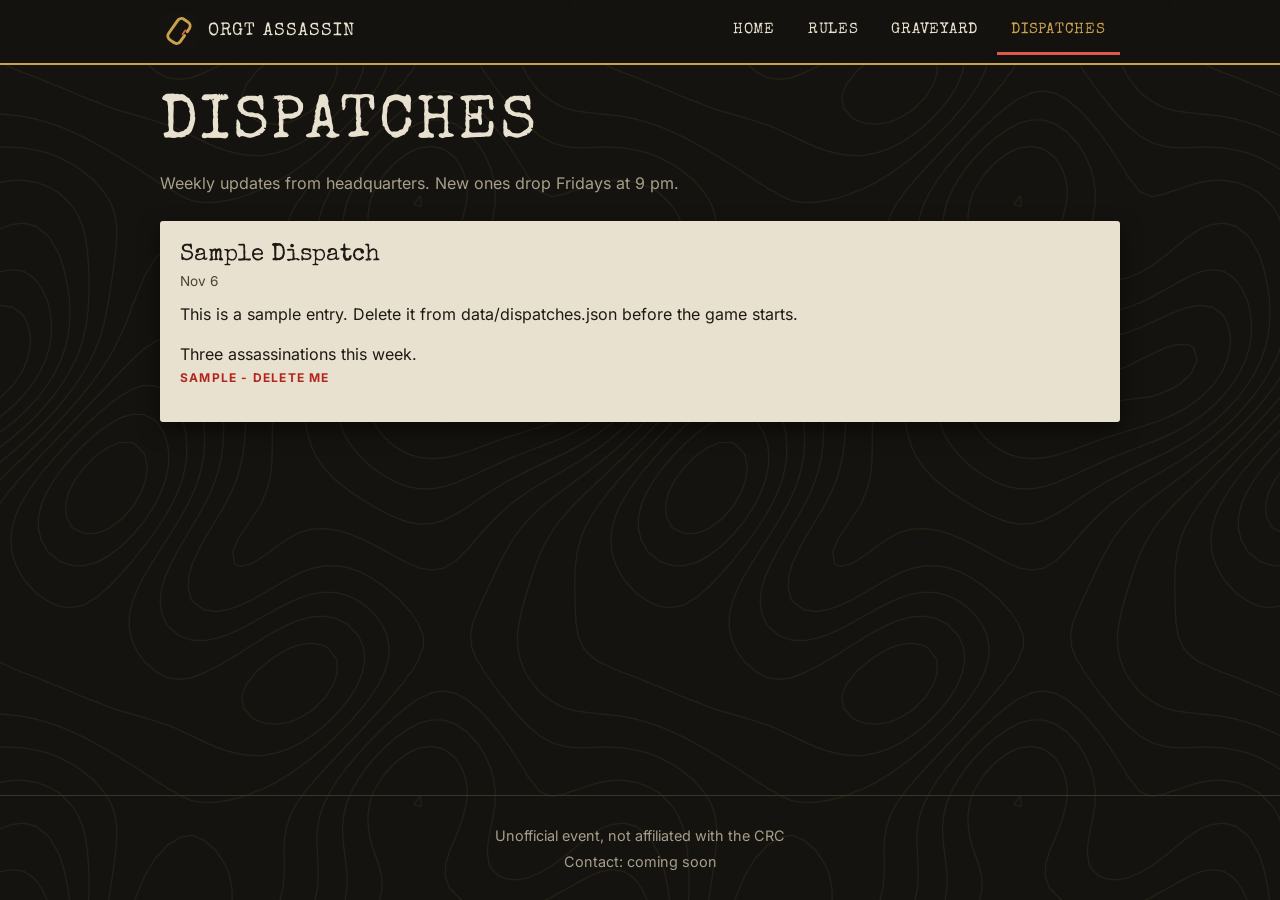
==== dispatches.html @ 8298f27e "ORGT Assassin website: layout and copy updates Show start time by countdown, move How it works below" ====
<!doctype html>
<html lang="en">
<head>
  <meta charset="utf-8">
  <meta name="viewport" content="width=device-width, initial-scale=1">
  <meta name="robots" content="noindex, nofollow">
  <meta name="description" content="ORGT Assassin: a month-long campus game run by ORGT.">
  <meta name="theme-color" content="#15130f">
  <title>Dispatches - ORGT Assassin</title>
  <link rel="icon" type="image/svg+xml" href="assets/logo.svg">
  <link rel="preload" href="assets/fonts/special-elite-latin.woff2" as="font" type="font/woff2" crossorigin>
  <link rel="stylesheet" href="css/theme.css">
  <link rel="stylesheet" href="css/style.css">
</head>
<body>
<main id="main">
  <div class="page-title">
    <h1>Dispatches</h1>
    <p>Weekly updates from headquarters. New ones drop Fridays at 9 pm.</p>
  </div>
  <div id="dispatches" class="dispatch-list"></div>
  <noscript><div class="card card--flat"><p>This page needs JavaScript to load its content.</p></div></noscript>
</main>

<script src="config.js"></script>
<script src="js/common.js"></script>
<script src="js/dispatches.js"></script>
</body>
</html>
---- css/theme.css ----
/* Theme: noir case file with an outdoors twist.
   Everything that defines the look lives here. Swap this file to re-theme the site. */

@font-face {
  font-family: "Special Elite";
  font-style: normal;
  font-weight: 400;
  font-display: swap;
  src: url("../assets/fonts/special-elite-latin.woff2") format("woff2");
}
@font-face {
  font-family: "Inter";
  font-style: normal;
  font-weight: 400 700;
  font-display: swap;
  src: url("../assets/fonts/inter-latin.woff2") format("woff2");
}

:root {
  /* Palette */
  --bg: #15130f;
  --paper: #e9e1cf;
  --ink: #1d1a14;
  --stamp-red: #b3261e;
  --accent: #c9a24b;
  --stamp-red-light: #e0584f;  /* red that reads on the dark background */
  --muted: #a79f8a;            /* secondary text on the dark background */
  --ink-soft: #4a4336;         /* secondary text on paper */
  --panel: #211e18;            /* dark raised panels */
  --panel-edge: #3a352b;
  --header-bg: rgba(21, 19, 15, 0.94);

  /* Type */
  --font-heading: "Special Elite", "Courier New", Courier, monospace;
  --font-body: "Inter", system-ui, -apple-system, "Segoe UI", Roboto, sans-serif;

  /* Components */
  --card-rotate: 0.5deg;
  --card-shadow: 0 8px 20px rgba(0, 0, 0, 0.5);
  --radius: 3px;
  --stamp-rotate: -4deg;

  /* Background: topographic contour lines, tiled */
  --bg-pattern: url("../assets/contours.svg");
  --bg-pattern-size: 600px;
}
---- css/style.css ----
/* Layout and components. Colors, fonts and rotations come from theme.css. */

*, *::before, *::after { box-sizing: border-box; }

html { -webkit-text-size-adjust: 100%; scroll-padding-top: 5rem; }

body {
  margin: 0;
  min-height: 100vh;
  display: flex;
  flex-direction: column;
  background: var(--bg) var(--bg-pattern);
  background-size: var(--bg-pattern-size);
  color: var(--paper);
  font-family: var(--font-body);
  font-size: 1rem;
  line-height: 1.6;
}

main { flex: 1; width: 100%; max-width: 62rem; margin: 0 auto; padding: 1.5rem 1rem 3rem; }

h1, h2, h3 { font-family: var(--font-heading); font-weight: 400; line-height: 1.2; margin: 0 0 0.6rem; }
h1 { font-size: clamp(2.2rem, 9vw, 3.8rem); letter-spacing: 0.04em; text-transform: uppercase; }
h2 { font-size: clamp(1.4rem, 5vw, 1.9rem); }
h3 { font-size: 1.15rem; }
p { margin: 0 0 0.9rem; }
a { color: var(--accent); }
img, svg { max-width: 100%; }

:focus-visible { outline: 3px solid var(--accent); outline-offset: 3px; }

.sr-only {
  position: absolute; width: 1px; height: 1px; margin: -1px; padding: 0;
  overflow: hidden; clip: rect(0 0 0 0); white-space: nowrap; border: 0;
}
.skip-link { position: absolute; left: 0.5rem; top: -4rem; background: var(--accent); color: var(--ink); padding: 0.5rem 1rem; z-index: 100; }
.skip-link:focus { top: 0.5rem; }

/* ---------- Header ---------- */
.site-header {
  position: sticky; top: 0; z-index: 50;
  background: var(--header-bg);
  border-bottom: 2px solid var(--accent);
}
.header-inner {
  max-width: 62rem; margin: 0 auto; padding: 0.5rem 1rem;
  display: flex; align-items: center; justify-content: space-between; gap: 1rem;
}
.logo { display: flex; align-items: center; gap: 0.6rem; color: var(--paper); text-decoration: none; font-family: var(--font-heading); font-size: 1.15rem; letter-spacing: 0.06em; text-transform: uppercase; }
.logo img { width: 2.4rem; height: 2.4rem; display: block; }

.nav-toggle {
  display: none;
  background: none; color: var(--paper); border: 2px solid var(--accent); border-radius: var(--radius);
  width: 2.75rem; height: 2.75rem; padding: 0; cursor: pointer;
}
.nav-toggle .bars, .nav-toggle .bars::before, .nav-toggle .bars::after {
  display: block; width: 1.3rem; height: 2px; background: currentColor; margin: 0 auto; position: relative;
}
.nav-toggle .bars::before, .nav-toggle .bars::after { content: ""; position: absolute; left: 0; }
.nav-toggle .bars::before { top: -7px; }
.nav-toggle .bars::after { top: 7px; }

.site-nav ul { list-style: none; display: flex; gap: 0.25rem; margin: 0; padding: 0; }
.site-nav a {
  display: block; padding: 0.6rem 0.9rem; color: var(--paper); text-decoration: none;
  font-family: var(--font-heading); letter-spacing: 0.05em; text-transform: uppercase; font-size: 0.95rem;
  border-bottom: 3px solid transparent;
}
.site-nav a:hover { color: var(--accent); }
.site-nav a[aria-current="page"] { color: var(--accent); border-bottom-color: var(--stamp-red-light); }

@media (max-width: 699px) {
  .nav-toggle { display: block; }
  .site-nav { display: none; position: absolute; left: 0; right: 0; top: 100%; background: var(--bg); border-bottom: 2px solid var(--accent); }
  .site-nav.open { display: block; }
  .site-nav ul { flex-direction: column; gap: 0; padding: 0.5rem 1rem 1rem; }
  .site-nav a { padding: 0.9rem 0.5rem; border-bottom: 1px solid var(--panel-edge); }
  .site-nav a[aria-current="page"] { border-bottom-color: var(--stamp-red-light); }
}

/* ---------- Footer ---------- */
.site-footer { border-top: 1px solid var(--panel-edge); padding: 1.5rem 1rem; text-align: center; color: var(--muted); font-size: 0.9rem; }
.site-footer p { margin: 0.2rem 0; }

/* ---------- Components ---------- */
.card {
  background: var(--paper); color: var(--ink);
  border-radius: var(--radius);
  padding: 1.25rem;
  box-shadow: var(--card-shadow);
  transform: rotate(var(--card-rotate));
  position: relative;
}
.card:nth-child(even) { transform: rotate(calc(var(--card-rotate) * -0.8)); }
.card a { color: var(--stamp-red); }
.card--flat, .card--flat:nth-child(even) { transform: none; }

.stamp {
  display: inline-block;
  border: 3px solid var(--stamp-red); color: var(--stamp-red);
  padding: 0.15rem 0.7rem;
  font-family: var(--font-heading); text-transform: uppercase; letter-spacing: 0.12em;
  transform: rotate(var(--stamp-rotate));
  border-radius: 4px;
}
.stamp--dark { border-color: var(--stamp-red-light); color: var(--stamp-red-light); }

.redacted {
  background: #000; color: transparent;
  user-select: none; -webkit-user-select: none;
  border-radius: 2px; padding: 0 0.3em;
  display: inline-block;
}

.page-title { margin-bottom: 1.5rem; }
.page-title p { color: var(--muted); max-width: 40rem; }

.btn {
  display: block; width: 100%;
  background: var(--stamp-red); color: var(--paper);
  border: 3px double var(--paper); border-radius: 6px;
  padding: 1rem 1.25rem;
  font-family: var(--font-heading); font-size: 1.6rem; text-transform: uppercase; letter-spacing: 0.12em;
  text-align: center; text-decoration: none; cursor: pointer;
  transform: rotate(-1deg);
}
.card a.btn { color: var(--paper); }
.btn:hover { background: #c4302a; }
.btn[disabled] { background: var(--ink-soft); cursor: not-allowed; }
.btn[disabled]:hover { background: var(--ink-soft); }
@media (min-width: 700px) { .btn { width: auto; display: inline-block; padding: 1rem 3rem; } }

/* ---------- Home ---------- */
.hero { text-align: center; padding: 2rem 0 1.5rem; }
.hero .eyebrow { color: var(--accent); font-family: var(--font-heading); letter-spacing: 0.2em; text-transform: uppercase; font-size: 0.9rem; margin-bottom: 0.5rem; }
.hero .tagline { font-family: var(--font-heading); font-size: 1.15rem; color: var(--paper); max-width: 32rem; margin: 0.5rem auto 1.5rem; }
.countdown { display: flex; justify-content: center; gap: 0.6rem; margin-top: 0.3rem; }
.countdown-label { color: var(--muted); font-size: 0.9rem; text-transform: uppercase; letter-spacing: 0.1em; margin: 1rem 0 0; }
.countdown-when { color: var(--accent); font-family: var(--font-heading); font-size: 1.15rem; letter-spacing: 0.04em; margin: 0.9rem 0 0; }
.countdown .unit { background: var(--paper); color: var(--ink); border-radius: var(--radius); padding: 0.5rem 0.4rem 0.3rem; min-width: 4.2rem; box-shadow: var(--card-shadow); }
.countdown .num { display: block; font-family: var(--font-heading); font-size: 2rem; line-height: 1.1; font-variant-numeric: tabular-nums; }
.countdown .lbl { display: block; font-size: 0.7rem; text-transform: uppercase; letter-spacing: 0.1em; color: var(--ink-soft); }
.game-over { margin-top: 1rem; font-size: 1.6rem; }

section.block { margin-top: 2.5rem; }
section.block > h2 { color: var(--accent); }

.steps { list-style: none; padding: 0; margin: 1.25rem 0 0; display: grid; gap: 1.1rem; }
@media (min-width: 700px) { .steps { grid-template-columns: repeat(3, 1fr); } }
.steps .card { display: flex; gap: 1rem; align-items: flex-start; }
@media (min-width: 700px) { .steps .card { flex-direction: column; } }
.steps svg { width: 3rem; height: 3rem; flex: none; stroke: var(--stamp-red); fill: none; stroke-width: 2; stroke-linecap: round; stroke-linejoin: round; }
.steps h3 { margin-bottom: 0.2rem; }
.steps p { margin: 0; color: var(--ink-soft); }
.step-num { font-family: var(--font-heading); color: var(--stamp-red); font-size: 0.85rem; letter-spacing: 0.1em; text-transform: uppercase; }

/* Timeline */
.timeline { list-style: none; margin: 1.25rem 0 0; padding: 0; display: flex; flex-direction: column; gap: 0.75rem; }
.timeline li {
  position: relative; background: var(--panel); border: 1px solid var(--panel-edge); border-left: 4px solid var(--muted);
  border-radius: var(--radius); padding: 0.7rem 0.9rem; color: var(--paper);
}
.timeline .when { display: block; font-family: var(--font-heading); color: var(--accent); }
.timeline .what { display: block; font-size: 0.95rem; }
.timeline .what a { color: var(--accent); text-decoration: underline; text-underline-offset: 3px; }
.timeline li.done .what a { color: var(--muted); }
.timeline li.done { color: var(--muted); border-left-color: var(--panel-edge); padding-right: 5.5rem; }
.timeline li.done .when { color: var(--muted); }
.timeline li.current { border-color: var(--accent); border-left-color: var(--stamp-red-light); background: #2b261c; }
.timeline .stamp { position: absolute; right: 0.6rem; top: 50%; margin-top: -0.9rem; font-size: 0.8rem; display: none; }
.timeline li.done .stamp { display: inline-block; }
.timeline .now { display: none; font-size: 0.7rem; letter-spacing: 0.12em; text-transform: uppercase; background: var(--accent); color: var(--ink); padding: 0 0.4rem; border-radius: 2px; margin-left: 0.5rem; vertical-align: middle; font-family: var(--font-body); }
.timeline li.current .now { display: inline-block; }
@media (min-width: 900px) {
  .timeline { flex-direction: row; align-items: stretch; gap: 0.5rem; }
  .timeline li { flex: 1; border-left-width: 1px; border-top: 4px solid var(--muted); padding-bottom: 2.6rem; }
  .timeline li.done { border-top-color: var(--panel-edge); padding-right: 0.9rem; }
  .timeline li.current { border-top-color: var(--stamp-red-light); }
  .timeline .stamp { top: auto; bottom: 0.4rem; right: 0.4rem; margin-top: 0; }
}

/* Report a Kill callout on the rules page */
.report-callout { text-align: center; padding: 1.5rem 1.25rem; margin-bottom: 1.5rem; }
.report-callout h2 { color: var(--ink); }
.report-callout .note { color: var(--ink-soft); font-size: 0.95rem; margin: 1rem 0 0; }

/* Action card */
.action { text-align: center; padding: 1.75rem 1.25rem; }
.action h2 { color: var(--ink); }
.action .note { color: var(--ink-soft); font-size: 0.95rem; margin: 1rem 0 0; }
.action .deadline { margin: 0 0 1rem; }
.action iframe { width: 100%; height: 70vh; min-height: 480px; border: 2px solid var(--ink); background: #fff; }
.action .fallback { display: inline-block; margin-top: 0.5rem; }

/* Dispatch teaser */
.teaser h3 { margin-bottom: 0.2rem; }
.teaser .date, .dispatch .date { font-size: 0.85rem; color: var(--ink-soft); margin-bottom: 0.6rem; display: block; }
.teaser .body > :last-child { margin-bottom: 0; }

/* ---------- Rules ---------- */
.accordion { display: grid; gap: 0.9rem; }
.accordion details { background: var(--paper); color: var(--ink); border-radius: var(--radius); box-shadow: var(--card-shadow); }
.accordion summary {
  cursor: pointer; list-style: none; padding: 1rem 1.25rem;
  font-family: var(--font-heading); font-size: 1.25rem; text-transform: uppercase; letter-spacing: 0.06em;
  display: flex; justify-content: space-between; align-items: center; gap: 1rem;
}
.accordion summary::-webkit-details-marker { display: none; }
.accordion summary::after { content: "+"; color: var(--stamp-red); font-size: 1.6rem; line-height: 1; }
.accordion details[open] summary::after { content: "\2212"; }
.accordion summary:focus-visible { outline-offset: -3px; }
.accordion .body { padding: 0 1.25rem 1.25rem; }
.accordion .body > :last-child { margin-bottom: 0; }
.accordion .body ul { padding-left: 1.2rem; margin: 0 0 0.9rem; }
.accordion .body li { margin-bottom: 0.4rem; }
.accordion .body a { color: var(--stamp-red); }
.accordion .body ul.zone-grid { list-style: none; padding: 0; display: grid; gap: 0.6rem; grid-template-columns: repeat(auto-fill, minmax(13rem, 1fr)); }
.zone-grid li { background: #f6f1e4; border: 2px dashed var(--ink-soft); border-radius: var(--radius); padding: 0.7rem 0.8rem; margin: 0; font-weight: 500; }
.zone-grid li::before { content: "SAFE"; display: block; font-family: var(--font-heading); font-size: 0.72rem; letter-spacing: 0.15em; color: var(--stamp-red); }

/* ---------- Graveyard ---------- */
.fallen-count { font-family: var(--font-heading); color: var(--accent); margin-bottom: 1rem; }
.tombs { list-style: none; padding: 0; margin: 0; display: grid; gap: 1.1rem; grid-template-columns: repeat(2, 1fr); }
@media (min-width: 700px) { .tombs { grid-template-columns: repeat(auto-fill, minmax(12rem, 1fr)); } }
.tomb { padding: 0.75rem 0.75rem 1rem; text-align: center; }
.tomb .photo { position: relative; aspect-ratio: 1; overflow: hidden; background: #2a261e; margin-bottom: 0.6rem; }
.tomb .photo img { width: 100%; height: 100%; object-fit: cover; display: block; filter: grayscale(1) brightness(0.65); }
.tomb .photo .x {
  position: absolute; inset: 0; display: grid; place-items: center;
  font-family: var(--font-heading); font-size: 7rem; line-height: 1; color: var(--stamp-red-light);
  opacity: 0.85; transform: rotate(-8deg); text-shadow: 0 0 6px rgba(0, 0, 0, 0.6);
}
.tomb .name { font-family: var(--font-heading); font-size: 1.15rem; margin: 0; }
.tomb .when { font-size: 0.85rem; color: var(--ink-soft); margin: 0; }
.tomb .sample-tag { display: block; margin-top: 0.4rem; font-size: 0.7rem; font-weight: 700; letter-spacing: 0.1em; color: var(--stamp-red); }
.empty-state { text-align: center; padding: 2rem 1rem; }
.empty-state p { margin: 0; font-family: var(--font-heading); font-size: 1.3rem; }

.casefile { margin-top: 3rem; }
.casefile .head { display: flex; align-items: center; justify-content: space-between; gap: 1rem; flex-wrap: wrap; margin-bottom: 1rem; }
.casefile h2 { color: var(--accent); margin: 0; }
.casefile-body { position: relative; }
.stamp--big {
  position: absolute; top: 50%; left: 50%;
  transform: translate(-50%, -50%) rotate(-12deg);
  font-size: clamp(2.2rem, 11vw, 4.5rem); padding: 0.2rem 1.2rem; border-width: 6px;
  background: rgba(21, 19, 15, 0.82); white-space: nowrap; pointer-events: none;
}
.chain-mock { padding: 1.25rem; }
.chain-mock .row { display: flex; justify-content: center; gap: 0.6rem; margin-bottom: 0.9rem; flex-wrap: wrap; }
.chain-mock .node { background: #000; height: 1.6rem; border-radius: 2px; }
.chain-mock .caption { margin: 1rem 0 0; text-align: center; font-family: var(--font-heading); font-size: 1.1rem; }

/* ---------- Dispatches ---------- */
.dispatch-list { display: grid; gap: 1.25rem; }
.dispatch h2 { color: var(--ink); font-size: 1.5rem; margin-bottom: 0.1rem; }
.dispatch .body > :last-child { margin-bottom: 0; }
.sample-tag { color: var(--stamp-red); font-weight: 700; font-size: 0.75rem; letter-spacing: 0.1em; }

@media (prefers-reduced-motion: reduce) {
  *, *::before, *::after { animation: none !important; transition: none !important; scroll-behavior: auto !important; }
}
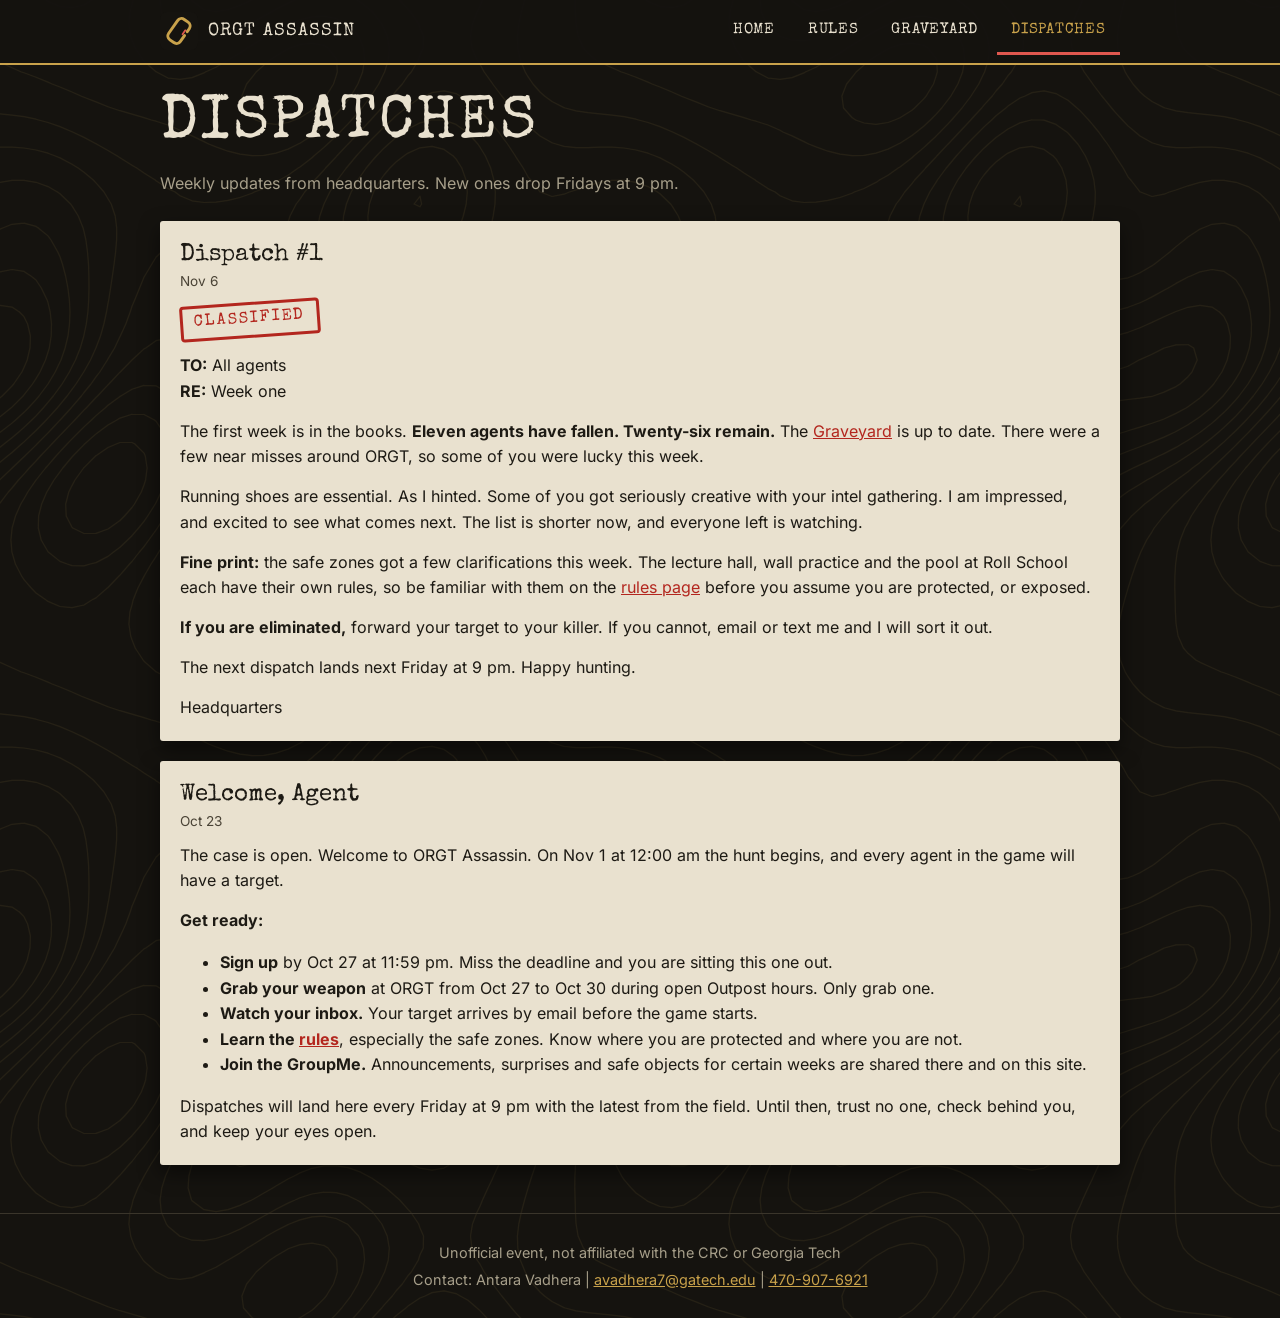
==== commit d763b715: "Link preview: game is for ORGTeers, not run by ORGT" ====
--- a/dispatches.html
+++ b/dispatches.html
@@ -4,7 +4,7 @@
   <meta charset="utf-8">
   <meta name="viewport" content="width=device-width, initial-scale=1">
   <meta name="robots" content="noindex, nofollow">
-  <meta name="description" content="ORGT Assassin: a month-long campus game run by ORGT.">
+  <meta name="description" content="ORGT Assassin: a month-long campus game for ORGTeers.">
   <meta name="theme-color" content="#15130f">
   <title>Dispatches - ORGT Assassin</title>
   <link rel="icon" type="image/svg+xml" href="assets/logo.svg">
--- a/css/style.css
+++ b/css/style.css
@@ -125,6 +125,8 @@
   text-align: center; text-decoration: none; cursor: pointer;
   transform: rotate(-1deg);
 }
+.btn--small { font-size: 1.2rem; padding: 0.75rem 1.25rem; }
+@media (min-width: 700px) { .btn--small { padding: 0.75rem 2.25rem; } }
 .card a.btn { color: var(--paper); }
 .btn:hover { background: #c4302a; }
 .btn[disabled] { background: var(--ink-soft); cursor: not-allowed; }
@@ -185,6 +187,13 @@
 .report-callout h2 { color: var(--ink); }
 .report-callout .note { color: var(--ink-soft); font-size: 0.95rem; margin: 1rem 0 0; }
 
+/* Sign up and GroupMe cards: stacked on phones, side by side from 700px */
+.action-row { display: grid; gap: 1.25rem; }
+@media (min-width: 700px) {
+  .action-row { grid-template-columns: 1fr 1fr; align-items: stretch; }
+  .action-row .btn { display: block; width: 100%; padding-left: 1rem; padding-right: 1rem; }
+}
+
 /* Action card */
 .action { text-align: center; padding: 1.75rem 1.25rem; }
 .action h2 { color: var(--ink); }
@@ -221,18 +230,26 @@
 
 /* ---------- Graveyard ---------- */
 .fallen-count { font-family: var(--font-heading); color: var(--accent); margin-bottom: 1rem; }
-.tombs { list-style: none; padding: 0; margin: 0; display: grid; gap: 1.1rem; grid-template-columns: repeat(2, 1fr); }
-@media (min-width: 700px) { .tombs { grid-template-columns: repeat(auto-fill, minmax(12rem, 1fr)); } }
-.tomb { padding: 0.75rem 0.75rem 1rem; text-align: center; }
-.tomb .photo { position: relative; aspect-ratio: 1; overflow: hidden; background: #2a261e; margin-bottom: 0.6rem; }
-.tomb .photo img { width: 100%; height: 100%; object-fit: cover; display: block; filter: grayscale(1) brightness(0.65); }
+.wide main, .wide .header-inner { max-width: 80rem; }
+/* Flex rather than grid so a short last row stays centered. --cols is how many cards fit per row. */
+.tombs { --cols: 3; --gap: 0.8rem; list-style: none; padding: 0; margin: 0; display: flex; flex-wrap: wrap; justify-content: center; gap: var(--gap); }
+.tombs > li { flex: 0 0 calc((100% - (var(--cols) - 1) * var(--gap)) / var(--cols)); }
+@media (min-width: 600px) { .tombs { --cols: 4; } }
+@media (min-width: 900px) { .tombs { --cols: 6; } }
+@media (min-width: 1100px) { .tombs { --cols: 7; } }
+@media (min-width: 1250px) { .tombs { --cols: 8; } }
+.tomb { padding: 0.5rem 0.5rem 0.7rem; text-align: center; }
+.tomb .photo { container-type: inline-size; position: relative; aspect-ratio: 1; overflow: hidden; background: #2a261e; margin-bottom: 0.45rem; }
+.tomb .photo img { width: 100%; height: 100%; object-fit: cover; display: block; }
+.tomb--out .photo img { filter: grayscale(1) brightness(0.65); }
+.tomb--out .name { text-decoration: line-through; text-decoration-color: var(--stamp-red); text-decoration-thickness: 2px; color: var(--ink-soft); }
 .tomb .photo .x {
   position: absolute; inset: 0; display: grid; place-items: center;
-  font-family: var(--font-heading); font-size: 7rem; line-height: 1; color: var(--stamp-red-light);
+  font-family: var(--font-heading); font-size: 6rem; font-size: 95cqw; line-height: 1; color: var(--stamp-red-light);
   opacity: 0.85; transform: rotate(-8deg); text-shadow: 0 0 6px rgba(0, 0, 0, 0.6);
 }
-.tomb .name { font-family: var(--font-heading); font-size: 1.15rem; margin: 0; }
-.tomb .when { font-size: 0.85rem; color: var(--ink-soft); margin: 0; }
+.tomb .name { font-family: var(--font-heading); font-size: 0.9rem; line-height: 1.2; margin: 0; }
+.tomb .when { font-size: 0.75rem; color: var(--ink-soft); margin: 0; }
 .tomb .sample-tag { display: block; margin-top: 0.4rem; font-size: 0.7rem; font-weight: 700; letter-spacing: 0.1em; color: var(--stamp-red); }
 .empty-state { text-align: center; padding: 2rem 1rem; }
 .empty-state p { margin: 0; font-family: var(--font-heading); font-size: 1.3rem; }
